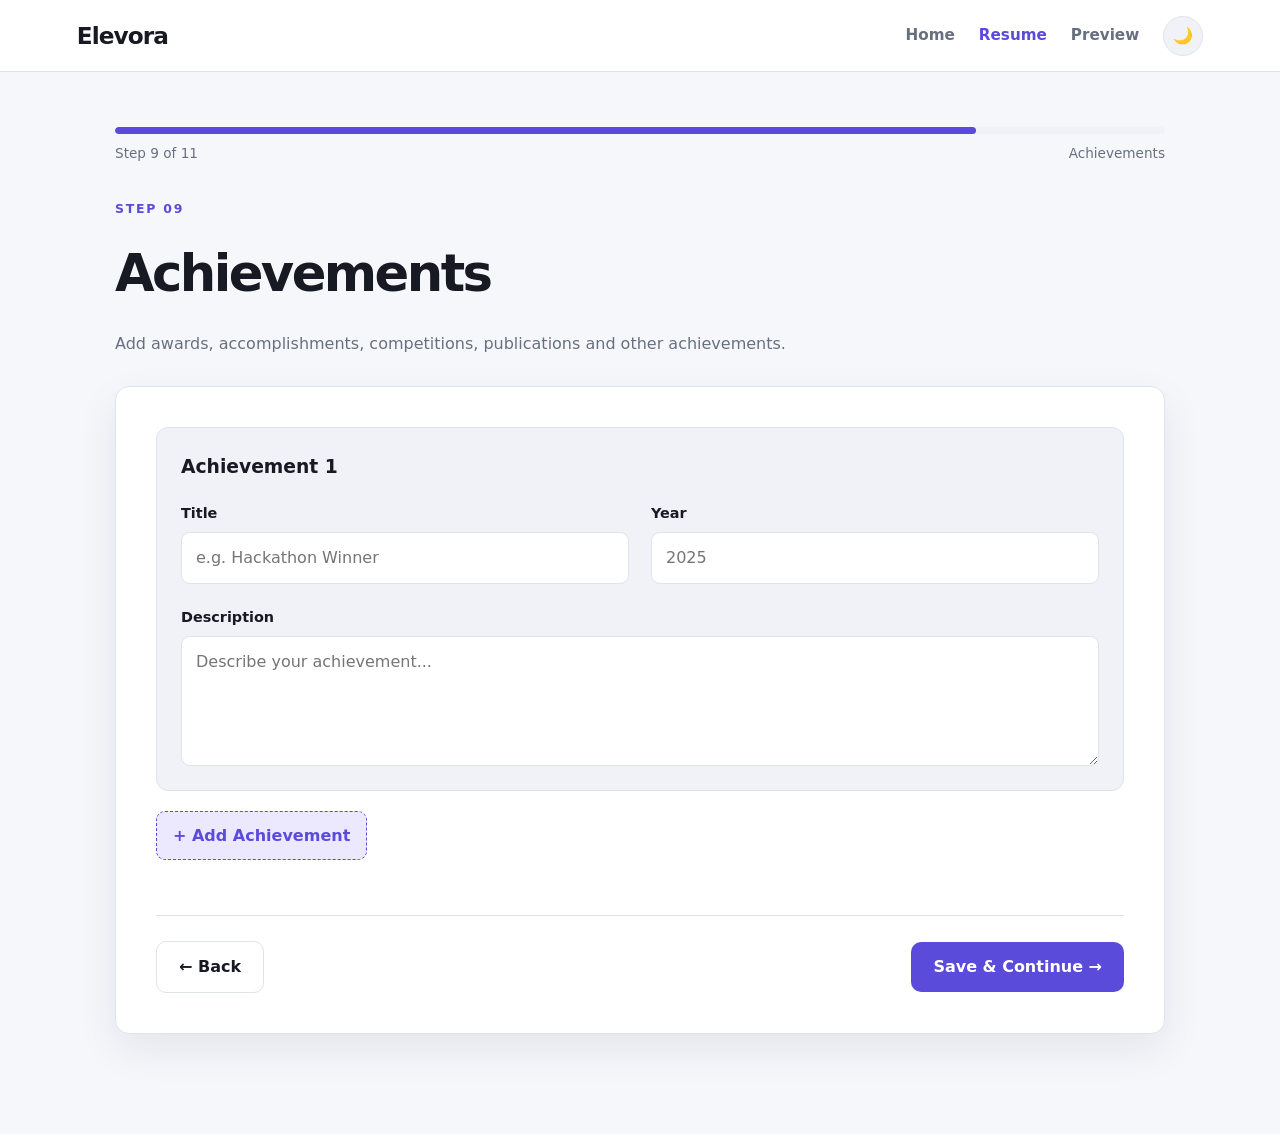
==== achievements.html @ 6dc2c903 "Create achievements.html" ====
<!DOCTYPE html>
<html lang="en">
<head>

  <meta charset="UTF-8">
  <meta name="viewport" content="width=device-width, initial-scale=1.0">

  <title>Achievements | Elevora</title>

  <link rel="stylesheet" href="css/style.css">

  <script src="theme.js"></script>
  <script src="js/app.js"></script>

</head>

<body>

<header class="navbar">

  <a href="index.html" class="logo">Elevora</a>

  <nav class="nav-links">

    <a href="index.html">Home</a>
    <a href="personal.html" class="active">Resume</a>
    <a href="preview.html">Preview</a>

    <button
      id="themeToggle"
      class="theme-toggle"
      type="button"
    >
      🌙
    </button>

  </nav>

</header>


<main class="builder-wrapper">

  <div class="progress-wrapper">

    <div
      class="progress-bar"
      style="--progress: 82%"
    >
      <div class="progress-fill"></div>
    </div>

    <div class="progress-text">
      <span>Step 9 of 11</span>
      <span>Achievements</span>
    </div>

  </div>


  <div class="page-heading">

    <span class="eyebrow">STEP 09</span>

    <h1>Achievements</h1>

    <p>
      Add awards, accomplishments, competitions,
      publications and other achievements.
    </p>

  </div>


  <form id="achievementForm" class="form-card">

    <div
      id="achievementEntries"
      class="entries-container"
    ></div>

    <button
      type="button"
      id="addAchievement"
      class="add-entry"
    >
      + Add Achievement
    </button>


    <div class="form-actions">

      <a
        href="languages.html"
        class="btn btn-secondary"
      >
        ← Back
      </a>

      <button
        type="submit"
        class="btn btn-primary"
      >
        Save & Continue →
      </button>

    </div>

  </form>

</main>


<script>

document.addEventListener(
  "DOMContentLoaded",
  function () {

    let entries =
      getJSON(
        STORAGE_KEYS.achievements,
        []
      );


    if (!Array.isArray(entries) ||
        !entries.length) {

      entries = [{}];

    }


    const container =
      document.getElementById(
        "achievementEntries"
      );


    function render() {

      container.innerHTML = "";


      entries.forEach(
        function (entry, index) {

          const card =
            document.createElement(
              "div"
            );

          card.className =
            "entry-card";


          card.innerHTML = `

            <div class="entry-card-header">

              <h3>
                Achievement ${index + 1}
              </h3>

              ${
                index > 0
                ? `
                  <button
                    type="button"
                    class="remove-entry"
                  >
                    Remove
                  </button>
                `
                : ""
              }

            </div>


            <div class="form-grid">

              <div class="form-group">

                <label>
                  Title
                </label>

                <input
                  class="title"
                  type="text"
                  placeholder="e.g. Hackathon Winner"
                  value="${escapeHTML(entry.title || "")}"
                >

              </div>


              <div class="form-group">

                <label>
                  Year
                </label>

                <input
                  class="year"
                  type="number"
                  min="1950"
                  max="2100"
                  placeholder="2025"
                  value="${entry.year || ""}"
                >

              </div>


              <div class="form-group full">

                <label>
                  Description
                </label>

                <textarea
                  class="description"
                  placeholder="Describe your achievement..."
                >${escapeHTML(entry.description || "")}</textarea>

              </div>

            </div>

          `;


          container.appendChild(card);


          const remove =
            card.querySelector(
              ".remove-entry"
            );


          if (remove) {

            remove.addEventListener(
              "click",
              function () {

                entries.splice(
                  index,
                  1
                );

                render();

              }
            );

          }

        }
      );

    }


    render();


    document
      .getElementById(
        "addAchievement"
      )
      .addEventListener(
        "click",
        function () {

          entries.push({});

          render();

        }
      );


    document
      .getElementById(
        "achievementForm"
      )
      .addEventListener(
        "submit",
        function (event) {

          event.preventDefault();


          const result = [];


          container
            .querySelectorAll(
              ".entry-card"
            )
            .forEach(
              function (card) {

                result.push({

                  title:
                    card.querySelector(
                      ".title"
                    ).value.trim(),

                  year:
                    card.querySelector(
                      ".year"
                    ).value,

                  description:
                    card.querySelector(
                      ".description"
                    ).value.trim()

                });

              }
            );


          setJSON(
            STORAGE_KEYS.achievements,
            result
          );


          window.location.href =
            "cover-letter.html";

        }
      );

  }
);

</script>

</body>
</html>
---- css/style.css ----
/* =========================================================
   ELEVORA RESUME BUILDER
   MAIN STYLESHEET
========================================================= */

:root {
  --bg: #f6f7fb;
  --surface: #ffffff;
  --surface-2: #f0f2f7;
  --text: #171923;
  --muted: #687080;
  --border: #dfe3eb;

  --primary: #5b4bdb;
  --primary-dark: #4737c5;
  --primary-light: #ece9ff;

  --danger: #d83a3a;
  --success: #198754;

  --shadow: 0 15px 40px rgba(25, 25, 45, 0.08);

  --radius: 14px;
  --radius-small: 9px;
}

html[data-theme="dark"] {

  --bg: #101116;
  --surface: #181a21;
  --surface-2: #22252e;
  --text: #f4f5f8;
  --muted: #a6acba;
  --border: #333743;

  --primary: #8b7cff;
  --primary-dark: #7464ed;
  --primary-light: #29254c;

  --shadow: 0 15px 40px rgba(0, 0, 0, 0.3);
}


/* RESET */

* {
  box-sizing: border-box;
}

html {
  scroll-behavior: smooth;
}

body {
  margin: 0;
  background: var(--bg);
  color: var(--text);
  font-family:
    Inter,
    ui-sans-serif,
    system-ui,
    -apple-system,
    BlinkMacSystemFont,
    "Segoe UI",
    sans-serif;

  line-height: 1.6;
}

a {
  color: inherit;
  text-decoration: none;
}

button,
input,
textarea,
select {
  font: inherit;
}

button {
  cursor: pointer;
}

img {
  max-width: 100%;
}


/* NAVBAR */

.navbar {
  min-height: 72px;
  padding: 0 6%;
  display: flex;
  align-items: center;
  justify-content: space-between;

  background: var(--surface);
  border-bottom: 1px solid var(--border);

  position: sticky;
  top: 0;
  z-index: 100;
}

.logo {
  font-size: 1.45rem;
  font-weight: 800;
  letter-spacing: -0.04em;
}

.nav-links {
  display: flex;
  align-items: center;
  gap: 24px;
}

.nav-links a {
  color: var(--muted);
  font-weight: 600;
  font-size: 0.95rem;
}

.nav-links a:hover,
.nav-links a.active {
  color: var(--primary);
}

.theme-toggle {
  border: 1px solid var(--border);
  background: var(--surface-2);
  color: var(--text);

  width: 40px;
  height: 40px;

  border-radius: 50%;

  display: inline-flex;
  align-items: center;
  justify-content: center;
}


/* HERO */

.hero {
  width: min(1180px, 90%);
  margin: auto;

  min-height: 680px;

  display: grid;
  grid-template-columns: 1.1fr 0.9fr;
  gap: 70px;

  align-items: center;
}

.hero-content {
  max-width: 680px;
}

.eyebrow {
  display: inline-block;

  color: var(--primary);
  font-size: 0.78rem;
  font-weight: 800;

  letter-spacing: 0.14em;
  text-transform: uppercase;

  margin-bottom: 14px;
}

.hero h1 {
  margin: 0;

  font-size: clamp(3rem, 7vw, 5.6rem);

  line-height: 0.98;

  letter-spacing: -0.065em;
}

.hero h1 span {
  display: block;
  color: var(--primary);
}

.hero p {
  max-width: 600px;

  margin: 28px 0;

  font-size: 1.12rem;
  color: var(--muted);
}

.hero-buttons {
  display: flex;
  flex-wrap: wrap;
  gap: 14px;
}


/* BUTTONS */

.btn {
  border: 0;

  min-height: 48px;

  padding: 12px 22px;

  border-radius: 10px;

  display: inline-flex;
  align-items: center;
  justify-content: center;

  font-weight: 750;

  transition:
    transform 0.2s ease,
    background 0.2s ease;
}

.btn:hover {
  transform: translateY(-2px);
}

.btn-primary {
  background: var(--primary);
  color: white;
}

.btn-primary:hover {
  background: var(--primary-dark);
}

.btn-secondary {
  background: var(--surface);
  color: var(--text);
  border: 1px solid var(--border);
}


/* HERO RESUME CARD */

.hero-card {
  display: flex;
  justify-content: center;
}

.resume-mini {
  width: min(420px, 100%);
  min-height: 500px;

  padding: 34px;

  background: var(--surface);

  border: 1px solid var(--border);

  border-radius: 18px;

  box-shadow: var(--shadow);

  transform: rotate(2deg);
}

.mini-header {
  display: flex;
  align-items: center;
  gap: 18px;

  margin-bottom: 35px;
}

.mini-avatar {
  width: 65px;
  height: 65px;

  border-radius: 50%;

  background: var(--primary-light);
}

.mini-line {
  width: 100%;
  height: 9px;

  background: var(--surface-2);

  border-radius: 20px;

  margin: 10px 0;
}

.mini-line.large {
  width: 150px;
}

.mini-line.short {
  width: 55%;
}

.mini-section {
  margin: 28px 0;
}

.mini-title {
  width: 110px;
  height: 10px;

  background: var(--primary);

  border-radius: 10px;

  margin-bottom: 16px;
}

.mini-two {
  display: grid;
  grid-template-columns: 1fr 1fr;
  gap: 25px;
}


/* GENERAL SECTIONS */

.section {
  width: min(1180px, 90%);
  margin: 100px auto;
}

.section-heading {
  text-align: center;
  margin-bottom: 50px;
}

.section-heading h2 {
  margin: 0 0 10px;

  font-size: clamp(2rem, 5vw, 3.2rem);

  letter-spacing: -0.05em;
}

.section-heading p {
  color: var(--muted);
}


/* FEATURES */

.feature-grid {
  display: grid;

  grid-template-columns:
    repeat(4, 1fr);

  gap: 20px;
}

.feature-card {
  background: var(--surface);

  border: 1px solid var(--border);

  border-radius: var(--radius);

  padding: 28px;

  box-shadow: var(--shadow);
}

.feature-icon {
  width: 45px;
  height: 45px;

  display: flex;
  align-items: center;
  justify-content: center;

  border-radius: 12px;

  background: var(--primary-light);
  color: var(--primary);

  font-size: 1.25rem;

  margin-bottom: 22px;
}

.feature-card h3 {
  margin: 0 0 10px;
}

.feature-card p {
  margin: 0;

  color: var(--muted);

  font-size: 0.94rem;
}


/* STEPS */

.step-grid {
  display: grid;

  grid-template-columns:
    repeat(4, 1fr);

  gap: 20px;
}

.step-card {
  background: var(--surface);

  border: 1px solid var(--border);

  border-radius: var(--radius);

  padding: 25px;
}

.step-card > span {
  color: var(--primary);

  font-size: 0.8rem;

  font-weight: 800;
}

.step-card h3 {
  margin-bottom: 5px;
}

.step-card p {
  color: var(--muted);
}


/* CTA */

.cta-card {
  text-align: center;

  background:
    linear-gradient(
      135deg,
      var(--primary-light),
      var(--surface)
    );

  border: 1px solid var(--border);

  border-radius: 22px;

  padding: 70px 30px;
}

.cta-card h2 {
  max-width: 700px;

  margin: 0 auto 14px;

  font-size: clamp(2rem, 5vw, 3.5rem);

  letter-spacing: -0.05em;
}

.cta-card p {
  max-width: 600px;

  margin: 0 auto 28px;

  color: var(--muted);
}


/* BUILDER */

.builder-wrapper {
  width: min(1050px, 92%);
  margin: 55px auto 100px;
}

.page-heading {
  margin-bottom: 30px;
}

.page-heading h1 {
  margin: 0 0 8px;

  font-size: clamp(2rem, 5vw, 3.2rem);

  letter-spacing: -0.05em;
}

.page-heading p {
  color: var(--muted);
}


/* PROGRESS */

.progress-wrapper {
  margin-bottom: 30px;
}

.progress-bar {
  height: 7px;

  width: 100%;

  border-radius: 20px;

  background: var(--surface-2);

  overflow: hidden;
}

.progress-fill {
  height: 100%;

  width: var(--progress, 10%);

  background: var(--primary);

  border-radius: inherit;
}

.progress-text {
  display: flex;
  justify-content: space-between;

  margin-top: 9px;

  color: var(--muted);

  font-size: 0.85rem;
}


/* FORM CARD */

.form-card {
  background: var(--surface);

  border: 1px solid var(--border);

  border-radius: var(--radius);

  padding: clamp(22px, 4vw, 40px);

  box-shadow: var(--shadow);
}

.form-card h2 {
  margin-top: 0;

  letter-spacing: -0.03em;
}

.form-card > p {
  color: var(--muted);
}


/* FORM GRID */

.form-grid {
  display: grid;

  grid-template-columns:
    repeat(2, minmax(0, 1fr));

  gap: 22px;
}

.form-group {
  display: flex;

  flex-direction: column;

  gap: 7px;
}

.form-group.full {
  grid-column: 1 / -1;
}

.form-group label {
  font-size: 0.9rem;

  font-weight: 700;
}

.required {
  color: var(--danger);
}

.form-group input,
.form-group textarea,
.form-group select {
  width: 100%;

  border: 1px solid var(--border);

  background: var(--surface);

  color: var(--text);

  border-radius: 9px;

  padding: 12px 14px;

  outline: none;

  transition:
    border 0.2s,
    box-shadow 0.2s;
}

.form-group input:focus,
.form-group textarea:focus,
.form-group select:focus {
  border-color: var(--primary);

  box-shadow:
    0 0 0 3px
    color-mix(
      in srgb,
      var(--primary) 15%,
      transparent
    );
}

.form-group textarea {
  min-height: 130px;

  resize: vertical;
}

.form-help {
  color: var(--muted);

  font-size: 0.8rem;
}


/* CHECKBOX */

.checkbox-row {
  display: flex;
  align-items: center;
  gap: 10px;

  margin-top: 10px;
}

.checkbox-row input {
  width: 18px;
  height: 18px;
}


/* FORM ACTIONS */

.form-actions {
  margin-top: 35px;

  display: flex;

  align-items: center;

  justify-content: space-between;

  gap: 15px;

  border-top: 1px solid var(--border);

  padding-top: 25px;
}

.action-right {
  display: flex;
  gap: 10px;
}


/* ENTRY CARDS */

.entries-container {
  display: flex;
  flex-direction: column;
  gap: 18px;
}

.entry-card {
  background: var(--surface-2);

  border: 1px solid var(--border);

  border-radius: 12px;

  padding: 24px;

  position: relative;
}

.entry-card-header {
  display: flex;

  align-items: center;

  justify-content: space-between;

  gap: 15px;

  margin-bottom: 20px;
}

.entry-card-header h3 {
  margin: 0;
}


/* ADD BUTTON */

.add-entry {
  margin: 20px 0;

  border: 1px dashed var(--primary);

  background: var(--primary-light);

  color: var(--primary);

  padding: 11px 16px;

  border-radius: 9px;

  font-weight: 700;
}

.remove-entry {
  border: 0;

  background: transparent;

  color: var(--danger);

  font-weight: 700;
}


/* SEARCHABLE DROPDOWN */

.search-select {
  position: relative;

  width: 100%;
}

.search-input {
  width: 100%;

  border: 1px solid var(--border);

  background: var(--surface);

  color: var(--text);

  border-radius: 9px;

  padding: 12px 42px 12px 14px;

  outline: none;
}

.search-input:focus {
  border-color: var(--primary);
}

.search-arrow {
  position: absolute;

  right: 14px;

  top: 50%;

  transform: translateY(-50%);

  color: var(--muted);

  pointer-events: none;
}

.search-options {
  display: none;

  position: absolute;

  left: 0;
  right: 0;

  top: calc(100% + 5px);

  max-height: 250px;

  overflow-y: auto;

  background: var(--surface);

  border: 1px solid var(--border);

  border-radius: 9px;

  box-shadow: var(--shadow);

  z-index: 50;
}

.search-options.show {
  display: block;
}

.search-option {
  padding: 11px 14px;

  cursor: pointer;

  color: var(--text);
}

.search-option:hover {
  background: var(--primary-light);
  color: var(--primary);
}

.search-option.no-result {
  color: var(--muted);

  cursor: default;
}


/* PHONE */

.phone-wrapper {
  display: grid;

  grid-template-columns: 170px 1fr;

  gap: 10px;
}


/* ALERTS */

.form-message {
  display: none;

  padding: 12px 15px;

  border-radius: 9px;

  margin-bottom: 20px;

  font-size: 0.9rem;
}

.form-message.show {
  display: block;
}

.form-message.error {
  background: #ffe9e9;
  color: #a52222;
}

.form-message.success {
  background: #e5f8ed;
  color: #126b3c;
}


/* RESUME PREVIEW */

.preview-wrapper {
  width: min(1100px, 94%);

  margin: 45px auto 80px;
}

.preview-toolbar {
  display: flex;

  justify-content: space-between;

  align-items: center;

  margin-bottom: 25px;
}

.resume-paper {
  width: 210mm;

  min-height: 297mm;

  max-width: 100%;

  margin: auto;

  background: white;

  color: #222;

  box-shadow: 0 10px 50px rgba(0,0,0,0.15);

  padding: 18mm;

  overflow: hidden;
}

.resume-name {
  font-size: 34px;

  font-weight: 800;

  line-height: 1.1;

  margin: 0;
}

.resume-title {
  color: #5b4bdb;

  font-weight: 700;

  margin-top: 6px;
}

.resume-contact {
  display: flex;

  flex-wrap: wrap;

  gap: 12px 20px;

  font-size: 12px;

  color: #555;

  margin-top: 12px;
}

.resume-section {
  margin-top: 24px;
}

.resume-section-title {
  font-size: 14px;

  font-weight: 800;

  text-transform: uppercase;

  letter-spacing: 0.08em;

  color: #5b4bdb;

  padding-bottom: 6px;

  border-bottom: 1px solid #ddd;

  margin-bottom: 12px;
}

.resume-item {
  margin-bottom: 16px;
}

.resume-item h4 {
  margin: 0;

  font-size: 15px;
}

.resume-item .meta {
  color: #666;

  font-size: 12px;

  margin: 3px 0;
}

.resume-item p {
  margin: 5px 0;

  font-size: 12px;

  line-height: 1.6;
}

.skill-list {
  display: flex;

  flex-wrap: wrap;

  gap: 7px;
}

.skill-tag {
  background: #f0edff;

  color: #4d3cc6;

  padding: 4px 9px;

  border-radius: 5px;

  font-size: 11px;
}


/* FOOTER */

.footer {
  padding: 40px 20px;

  text-align: center;

  color: var(--muted);

  border-top: 1px solid var(--border);
}


/* COVER LETTER */

.letter-paper {
  width: min(850px, 100%);

  margin: auto;

  background: var(--surface);

  border: 1px solid var(--border);

  box-shadow: var(--shadow);

  border-radius: 12px;

  padding: 50px;

  white-space: pre-wrap;

  line-height: 1.8;
}


/* RESPONSIVE */

@media (max-width: 900px) {

  .hero {
    grid-template-columns: 1fr;

    padding: 70px 0;

    min-height: auto;
  }

  .hero-card {
    display: none;
  }

  .feature-grid,
  .step-grid {
    grid-template-columns:
      repeat(2, 1fr);
  }

}


@media (max-width: 650px) {

  .navbar {
    padding: 0 4%;
  }

  .nav-links {
    gap: 10px;
  }

  .nav-links a {
    font-size: 0.8rem;
  }

  .hero {
    width: 92%;
  }

  .hero h1 {
    font-size: 3rem;
  }

  .section {
    width: 92%;

    margin: 70px auto;
  }

  .feature-grid,
  .step-grid {
    grid-template-columns: 1fr;
  }

  .form-grid {
    grid-template-columns: 1fr;
  }

  .form-group.full {
    grid-column: auto;
  }

  .phone-wrapper {
    grid-template-columns: 1fr;
  }

  .form-actions {
    flex-direction: column;

    align-items: stretch;
  }

  .action-right {
    width: 100%;
  }

  .action-right .btn {
    flex: 1;
  }

  .preview-toolbar {
    flex-direction: column;

    align-items: stretch;

    gap: 15px;
  }

  .resume-paper {
    padding: 25px;

    width: 100%;

    min-height: auto;
  }

  .letter-paper {
    padding: 25px;
  }

}


/* PRINT */

@media print {

  body {
    background: white;
  }

  .navbar,
  .footer,
  .preview-toolbar,
  .no-print {
    display: none !important;
  }

  .preview-wrapper {
    width: 100%;
    margin: 0;
  }

  .resume-paper {
    width: 210mm;
    min-height: 297mm;

    box-shadow: none;

    margin: 0;

    padding: 15mm;
  }

}
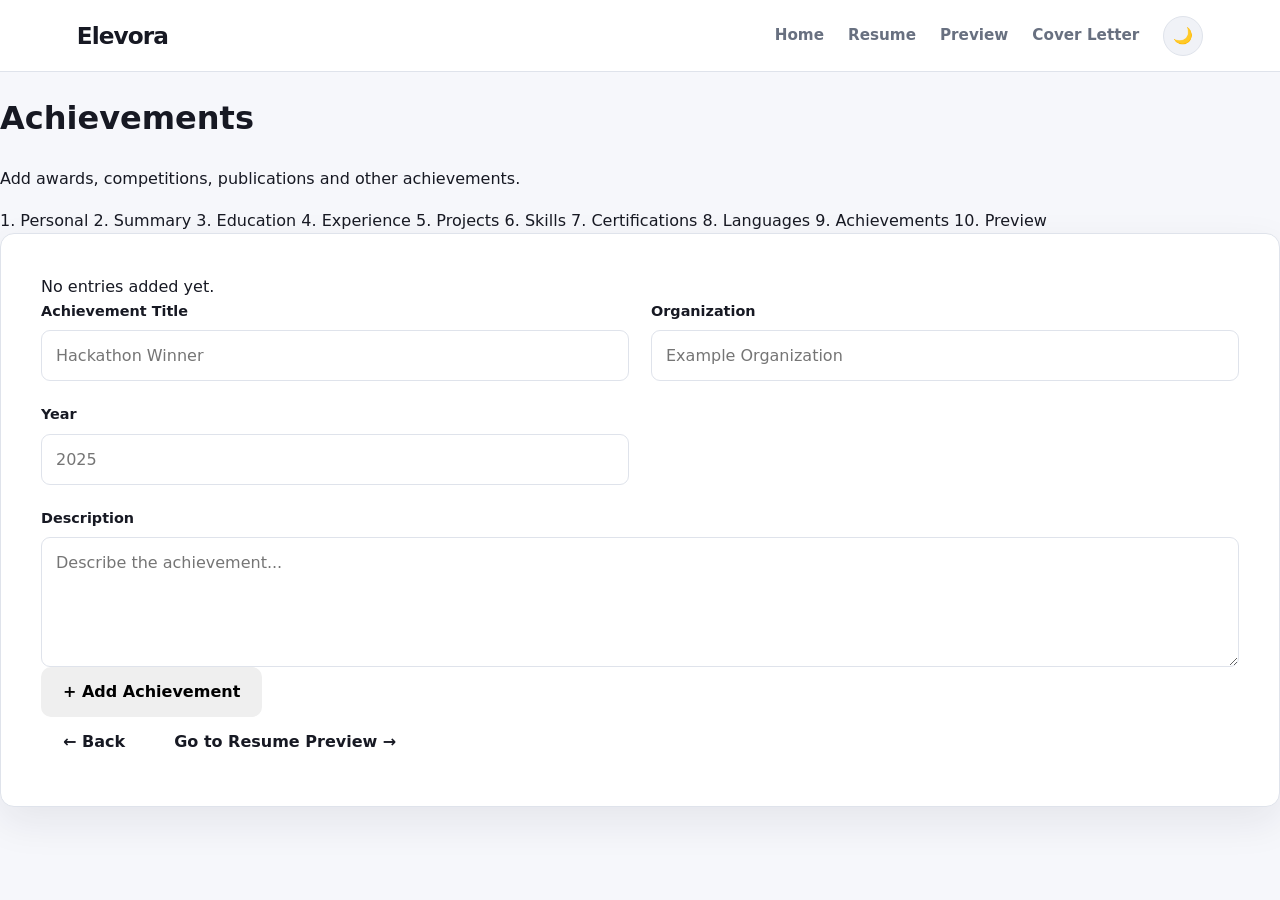
==== commit 3c5293e9: "Update achievements.html" ====
--- a/achievements.html
+++ b/achievements.html
@@ -1,16 +1,17 @@
 <!DOCTYPE html>
 <html lang="en">
+
 <head>
 
-  <meta charset="UTF-8">
-  <meta name="viewport" content="width=device-width, initial-scale=1.0">
-
-  <title>Achievements | Elevora</title>
-
-  <link rel="stylesheet" href="css/style.css">
-
-  <script src="theme.js"></script>
-  <script src="js/app.js"></script>
+<meta charset="UTF-8">
+<meta name="viewport" content="width=device-width, initial-scale=1.0">
+
+<title>Achievements - Elevora</title>
+
+<link rel="stylesheet" href="css/style.css">
+
+<script src="theme.js"></script>
+<script src="js/app.js"></script>
 
 </head>
 
@@ -18,333 +19,198 @@
 
 <header class="navbar">
 
-  <a href="index.html" class="logo">Elevora</a>
-
-  <nav class="nav-links">
-
-    <a href="index.html">Home</a>
-    <a href="personal.html" class="active">Resume</a>
-    <a href="preview.html">Preview</a>
-
-    <button
-      id="themeToggle"
-      class="theme-toggle"
-      type="button"
-    >
-      🌙
-    </button>
-
-  </nav>
+<a class="logo" href="index.html">Elevora</a>
+
+<nav class="nav-links">
+
+<a href="index.html">Home</a>
+<a href="personal.html">Resume</a>
+<a href="preview.html">Preview</a>
+<a href="cover-letter.html">Cover Letter</a>
+
+<button id="themeToggle" class="theme-toggle">🌙</button>
+
+</nav>
 
 </header>
 
 
-<main class="builder-wrapper">
-
-  <div class="progress-wrapper">
-
-    <div
-      class="progress-bar"
-      style="--progress: 82%"
-    >
-      <div class="progress-fill"></div>
-    </div>
-
-    <div class="progress-text">
-      <span>Step 9 of 11</span>
-      <span>Achievements</span>
-    </div>
-
-  </div>
-
-
-  <div class="page-heading">
-
-    <span class="eyebrow">STEP 09</span>
-
-    <h1>Achievements</h1>
-
-    <p>
-      Add awards, accomplishments, competitions,
-      publications and other achievements.
-    </p>
-
-  </div>
-
-
-  <form id="achievementForm" class="form-card">
-
-    <div
-      id="achievementEntries"
-      class="entries-container"
-    ></div>
-
-    <button
-      type="button"
-      id="addAchievement"
-      class="add-entry"
-    >
-      + Add Achievement
-    </button>
-
-
-    <div class="form-actions">
-
-      <a
-        href="languages.html"
-        class="btn btn-secondary"
-      >
-        ← Back
-      </a>
-
-      <button
-        type="submit"
-        class="btn btn-primary"
-      >
-        Save & Continue →
-      </button>
-
-    </div>
-
-  </form>
+<main class="container">
+
+<div class="page-head">
+
+<h1>Achievements</h1>
+
+<p>Add awards, competitions, publications and other achievements.</p>
+
+</div>
+
+
+<div class="builder">
+
+<aside class="steps">
+
+<a href="personal.html">1. Personal</a>
+<a href="summary.html">2. Summary</a>
+<a href="education.html">3. Education</a>
+<a href="experience.html">4. Experience</a>
+<a href="projects.html">5. Projects</a>
+<a href="skills.html">6. Skills</a>
+<a href="certifications.html">7. Certifications</a>
+<a href="languages.html">8. Languages</a>
+<a href="achievements.html">9. Achievements</a>
+<a href="preview.html">10. Preview</a>
+
+</aside>
+
+
+<section class="form-card">
+
+<div id="entryList" class="entry-list"></div>
+
+<form id="entryForm">
+
+<div class="form-grid">
+
+<div class="form-group">
+
+<label>Achievement Title</label>
+
+<input
+id="title"
+placeholder="Hackathon Winner">
+
+</div>
+
+<div class="form-group">
+
+<label>Organization</label>
+
+<input
+id="organization"
+placeholder="Example Organization">
+
+</div>
+
+<div class="form-group">
+
+<label>Year</label>
+
+<input
+id="year"
+type="number"
+placeholder="2025">
+
+</div>
+
+<div class="form-group full">
+
+<label>Description</label>
+
+<textarea
+id="description"
+placeholder="Describe the achievement...">
+</textarea>
+
+</div>
+
+</div>
+
+
+<div class="actions">
+
+<button
+type="button"
+id="cancelEdit"
+class="btn secondary"
+style="display:none">
+
+Cancel Edit
+
+</button>
+
+<button
+id="saveBtn"
+class="btn">
+
++ Add Achievement
+
+</button>
+
+</div>
+
+<div id="status" class="status"></div>
+
+</form>
+
+
+<div class="actions">
+
+<a
+class="btn secondary"
+href="languages.html">
+
+← Back
+
+</a>
+
+<a
+class="btn"
+href="preview.html">
+
+Go to Resume Preview →
+
+</a>
+
+</div>
+
+</section>
+
+</div>
 
 </main>
 
 
 <script>
 
-document.addEventListener(
-  "DOMContentLoaded",
-  function () {
-
-    let entries =
-      getJSON(
-        STORAGE_KEYS.achievements,
-        []
-      );
-
-
-    if (!Array.isArray(entries) ||
-        !entries.length) {
-
-      entries = [{}];
-
-    }
-
-
-    const container =
-      document.getElementById(
-        "achievementEntries"
-      );
-
-
-    function render() {
-
-      container.innerHTML = "";
-
-
-      entries.forEach(
-        function (entry, index) {
-
-          const card =
-            document.createElement(
-              "div"
-            );
-
-          card.className =
-            "entry-card";
-
-
-          card.innerHTML = `
-
-            <div class="entry-card-header">
-
-              <h3>
-                Achievement ${index + 1}
-              </h3>
-
-              ${
-                index > 0
-                ? `
-                  <button
-                    type="button"
-                    class="remove-entry"
-                  >
-                    Remove
-                  </button>
-                `
-                : ""
-              }
-
-            </div>
-
-
-            <div class="form-grid">
-
-              <div class="form-group">
-
-                <label>
-                  Title
-                </label>
-
-                <input
-                  class="title"
-                  type="text"
-                  placeholder="e.g. Hackathon Winner"
-                  value="${escapeHTML(entry.title || "")}"
-                >
-
-              </div>
-
-
-              <div class="form-group">
-
-                <label>
-                  Year
-                </label>
-
-                <input
-                  class="year"
-                  type="number"
-                  min="1950"
-                  max="2100"
-                  placeholder="2025"
-                  value="${entry.year || ""}"
-                >
-
-              </div>
-
-
-              <div class="form-group full">
-
-                <label>
-                  Description
-                </label>
-
-                <textarea
-                  class="description"
-                  placeholder="Describe your achievement..."
-                >${escapeHTML(entry.description || "")}</textarea>
-
-              </div>
-
-            </div>
-
-          `;
-
-
-          container.appendChild(card);
-
-
-          const remove =
-            card.querySelector(
-              ".remove-entry"
-            );
-
-
-          if (remove) {
-
-            remove.addEventListener(
-              "click",
-              function () {
-
-                entries.splice(
-                  index,
-                  1
-                );
-
-                render();
-
-              }
-            );
-
-          }
-
-        }
-      );
-
-    }
-
-
-    render();
-
-
-    document
-      .getElementById(
-        "addAchievement"
-      )
-      .addEventListener(
-        "click",
-        function () {
-
-          entries.push({});
-
-          render();
-
-        }
-      );
-
-
-    document
-      .getElementById(
-        "achievementForm"
-      )
-      .addEventListener(
-        "submit",
-        function (event) {
-
-          event.preventDefault();
-
-
-          const result = [];
-
-
-          container
-            .querySelectorAll(
-              ".entry-card"
-            )
-            .forEach(
-              function (card) {
-
-                result.push({
-
-                  title:
-                    card.querySelector(
-                      ".title"
-                    ).value.trim(),
-
-                  year:
-                    card.querySelector(
-                      ".year"
-                    ).value,
-
-                  description:
-                    card.querySelector(
-                      ".description"
-                    ).value.trim()
-
-                });
-
-              }
-            );
-
-
-          setJSON(
-            STORAGE_KEYS.achievements,
-            result
-          );
-
-
-          window.location.href =
-            "cover-letter.html";
-
-        }
-      );
-
-  }
-);
+window.MULTI_CONFIG={
+
+key:"achievements",
+
+addText:"+ Add Achievement",
+
+fields:[
+
+{id:"title"},
+{id:"organization"},
+{id:"year"},
+{id:"description",type:"textarea"}
+
+],
+
+title:function(entry){
+
+return entry.title || "Achievement";
+
+},
+
+meta:function(entry){
+
+return [
+entry.organization,
+entry.year
+]
+.filter(Boolean)
+.join(" • ");
+
+}
+
+};
 
 </script>
 
+<script src="js/multi.js"></script>
+
 </body>
+
 </html>
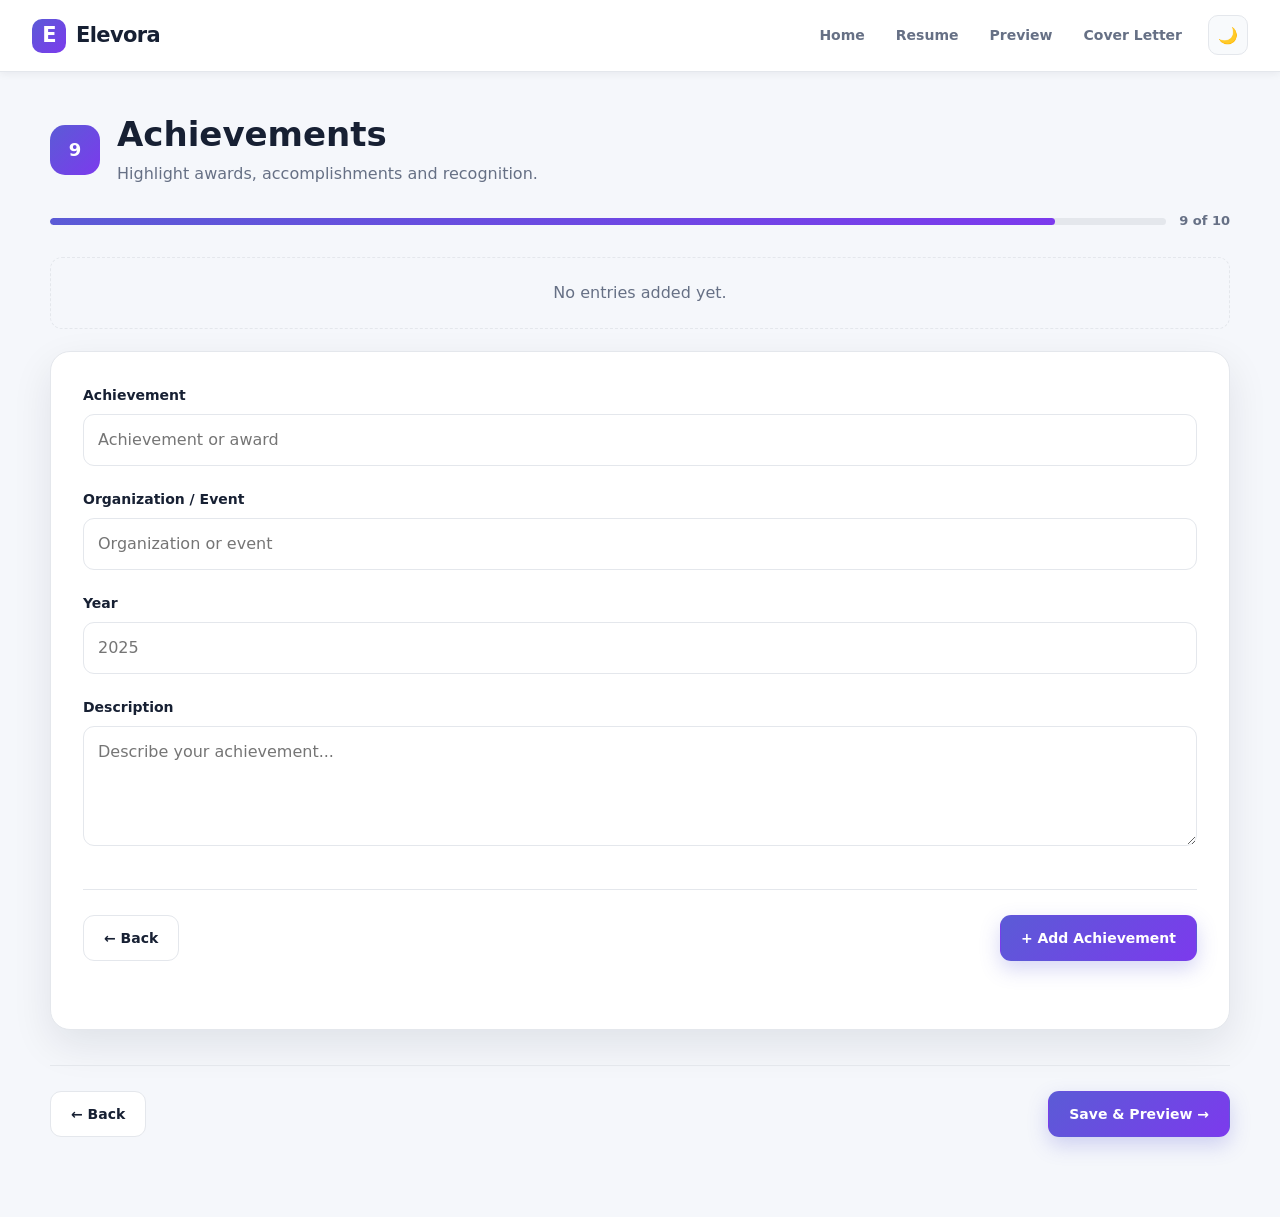
==== commit 2a98b914: "Update achievements.html" ====
--- a/achievements.html
+++ b/achievements.html
@@ -4,9 +4,10 @@
 <head>
 
 <meta charset="UTF-8">
+
 <meta name="viewport" content="width=device-width, initial-scale=1.0">
 
-<title>Achievements - Elevora</title>
+<title>Achievements | Elevora</title>
 
 <link rel="stylesheet" href="css/style.css">
 
@@ -15,11 +16,13 @@
 
 </head>
 
+
 <body>
+
 
 <header class="navbar">
 
-<a class="logo" href="index.html">Elevora</a>
+<a href="index.html" class="logo">Elevora</a>
 
 <nav class="nav-links">
 
@@ -28,182 +31,153 @@
 <a href="preview.html">Preview</a>
 <a href="cover-letter.html">Cover Letter</a>
 
-<button id="themeToggle" class="theme-toggle">🌙</button>
+<button id="themeToggle" class="theme-toggle" type="button">🌙</button>
 
 </nav>
 
 </header>
 
 
-<main class="container">
+<main class="page-container">
 
-<div class="page-head">
+
+<div class="form-header">
+
+<div class="step-number">9</div>
+
+<div>
 
 <h1>Achievements</h1>
 
-<p>Add awards, competitions, publications and other achievements.</p>
-
-</div>
-
-
-<div class="builder">
-
-<aside class="steps">
-
-<a href="personal.html">1. Personal</a>
-<a href="summary.html">2. Summary</a>
-<a href="education.html">3. Education</a>
-<a href="experience.html">4. Experience</a>
-<a href="projects.html">5. Projects</a>
-<a href="skills.html">6. Skills</a>
-<a href="certifications.html">7. Certifications</a>
-<a href="languages.html">8. Languages</a>
-<a href="achievements.html">9. Achievements</a>
-<a href="preview.html">10. Preview</a>
-
-</aside>
-
-
-<section class="form-card">
-
-<div id="entryList" class="entry-list"></div>
-
-<form id="entryForm">
-
-<div class="form-grid">
-
-<div class="form-group">
-
-<label>Achievement Title</label>
-
-<input
-id="title"
-placeholder="Hackathon Winner">
-
-</div>
-
-<div class="form-group">
-
-<label>Organization</label>
-
-<input
-id="organization"
-placeholder="Example Organization">
-
-</div>
-
-<div class="form-group">
-
-<label>Year</label>
-
-<input
-id="year"
-type="number"
-placeholder="2025">
-
-</div>
-
-<div class="form-group full">
-
-<label>Description</label>
-
-<textarea
-id="description"
-placeholder="Describe the achievement...">
-</textarea>
+<p>
+Highlight awards, accomplishments and recognition.
+</p>
 
 </div>
 
 </div>
 
 
-<div class="actions">
+<div class="progress-wrapper">
 
-<button
-type="button"
-id="cancelEdit"
-class="btn secondary"
-style="display:none">
+<div class="progress-bar">
+<div class="progress-fill" style="width:90%"></div>
+</div>
 
-Cancel Edit
+<span>9 of 10</span>
 
+</div>
+
+
+<div id="entryList" class="entry-list"></div>
+
+
+<form id="entryForm" class="form-card">
+
+
+<div class="form-group">
+
+<label>Achievement</label>
+
+<input id="title" placeholder="Achievement or award">
+
+</div>
+
+
+<div class="form-group">
+
+<label>Organization / Event</label>
+
+<input id="organization" placeholder="Organization or event">
+
+</div>
+
+
+<div class="form-group">
+
+<label>Year</label>
+
+<input id="year" type="number" placeholder="2025">
+
+</div>
+
+
+<div class="form-group">
+
+<label>Description</label>
+
+<textarea id="description" placeholder="Describe your achievement..."></textarea>
+
+</div>
+
+
+<div class="form-actions">
+
+<a href="languages.html" class="btn secondary">
+← Back
+</a>
+
+<div style="display:flex;gap:10px;">
+
+<button type="button" id="cancelEdit" class="btn secondary" style="display:none">
+Cancel
 </button>
 
-<button
-id="saveBtn"
-class="btn">
-
+<button type="submit" id="saveBtn" class="btn primary">
 + Add Achievement
-
 </button>
 
 </div>
 
-<div id="status" class="status"></div>
+</div>
+
+
+<div id="status" class="form-status"></div>
 
 </form>
 
 
-<div class="actions">
+<div class="form-actions">
 
-<a
-class="btn secondary"
-href="languages.html">
-
+<a href="languages.html" class="btn secondary">
 ← Back
-
 </a>
 
-<a
-class="btn"
-href="preview.html">
-
-Go to Resume Preview →
-
+<a href="preview.html" class="btn primary">
+Save & Preview →
 </a>
 
 </div>
 
-</section>
-
-</div>
 
 </main>
 
 
 <script>
 
-window.MULTI_CONFIG={
+window.MULTI_CONFIG = {
 
 key:"achievements",
 
 addText:"+ Add Achievement",
 
 fields:[
-
 {id:"title"},
 {id:"organization"},
 {id:"year"},
-{id:"description",type:"textarea"}
-
+{id:"description"}
 ],
 
-title:function(entry){
+title:entry =>
+entry.title || "Achievement",
 
-return entry.title || "Achievement";
-
-},
-
-meta:function(entry){
-
-return [
+meta:entry =>
+[
 entry.organization,
 entry.year
 ]
 .filter(Boolean)
-.join(" • ");
-
-}
+.join(" • ")
 
 };
 
@@ -212,5 +186,4 @@
 <script src="js/multi.js"></script>
 
 </body>
-
 </html>
--- a/css/style.css
+++ b/css/style.css
@@ -1,47 +1,42 @@
-/* =========================================================
-   ELEVORA RESUME BUILDER
-   MAIN STYLESHEET
-========================================================= */
-
 :root {
-  --bg: #f6f7fb;
+  --bg: #f5f7fb;
   --surface: #ffffff;
-  --surface-2: #f0f2f7;
-  --text: #171923;
-  --muted: #687080;
-  --border: #dfe3eb;
-
-  --primary: #5b4bdb;
-  --primary-dark: #4737c5;
-  --primary-light: #ece9ff;
-
-  --danger: #d83a3a;
-  --success: #198754;
-
-  --shadow: 0 15px 40px rgba(25, 25, 45, 0.08);
+  --surface2: #f8fafc;
+  --text: #172033;
+  --muted: #667085;
+  --border: #e4e7ec;
+
+  --primary: #5b5bd6;
+  --primary2: #7c3aed;
+  --primary-soft: #eef0ff;
+
+  --success: #16a34a;
+  --danger: #dc2626;
+
+  --shadow-sm: 0 2px 8px rgba(16,24,40,.06);
+  --shadow: 0 15px 40px rgba(16,24,40,.09);
 
   --radius: 14px;
-  --radius-small: 9px;
+  --radius-lg: 20px;
+
+  --max-width: 1180px;
 }
 
 html[data-theme="dark"] {
-
-  --bg: #101116;
-  --surface: #181a21;
-  --surface-2: #22252e;
-  --text: #f4f5f8;
-  --muted: #a6acba;
-  --border: #333743;
-
-  --primary: #8b7cff;
-  --primary-dark: #7464ed;
-  --primary-light: #29254c;
-
-  --shadow: 0 15px 40px rgba(0, 0, 0, 0.3);
-}
-
-
-/* RESET */
+  --bg: #0b1020;
+  --surface: #111827;
+  --surface2: #182132;
+  --text: #f4f7fb;
+  --muted: #a7b0c0;
+  --border: #273449;
+
+  --primary: #8585ff;
+  --primary2: #9b6cff;
+  --primary-soft: #202452;
+
+  --shadow-sm: 0 2px 8px rgba(0,0,0,.2);
+  --shadow: 0 15px 40px rgba(0,0,0,.3);
+}
 
 * {
   box-sizing: border-box;
@@ -53,8 +48,8 @@
 
 body {
   margin: 0;
-  background: var(--bg);
-  color: var(--text);
+  min-height: 100vh;
+
   font-family:
     Inter,
     ui-sans-serif,
@@ -64,12 +59,10 @@
     "Segoe UI",
     sans-serif;
 
+  background: var(--bg);
+  color: var(--text);
+
   line-height: 1.6;
-}
-
-a {
-  color: inherit;
-  text-decoration: none;
 }
 
 button,
@@ -83,579 +76,480 @@
   cursor: pointer;
 }
 
-img {
-  max-width: 100%;
-}
-
-
-/* NAVBAR */
+a {
+  color: inherit;
+  text-decoration: none;
+}
+
+/* NAVIGATION */
 
 .navbar {
+  position: sticky;
+  top: 0;
+  z-index: 1000;
+
   min-height: 72px;
-  padding: 0 6%;
+
   display: flex;
   align-items: center;
   justify-content: space-between;
 
+  padding: 0 32px;
+
   background: var(--surface);
+
   border-bottom: 1px solid var(--border);
 
-  position: sticky;
-  top: 0;
-  z-index: 100;
+  box-shadow: var(--shadow-sm);
 }
 
 .logo {
-  font-size: 1.45rem;
+  display: inline-flex;
+  align-items: center;
+  gap: 10px;
+
+  font-size: 21px;
   font-weight: 800;
-  letter-spacing: -0.04em;
+  letter-spacing: -.03em;
+}
+
+.logo::before {
+  content: "E";
+
+  width: 34px;
+  height: 34px;
+
+  display: flex;
+  align-items: center;
+  justify-content: center;
+
+  border-radius: 10px;
+
+  color: white;
+
+  background: linear-gradient(
+    135deg,
+    var(--primary),
+    var(--primary2)
+  );
 }
 
 .nav-links {
   display: flex;
   align-items: center;
-  gap: 24px;
-}
-
-.nav-links a {
-  color: var(--muted);
+  gap: 5px;
+}
+
+.nav-links > a {
+  padding: 9px 13px;
+
+  border-radius: 9px;
+
+  color: var(--muted);
+
+  font-size: 14px;
   font-weight: 600;
-  font-size: 0.95rem;
-}
-
-.nav-links a:hover,
-.nav-links a.active {
-  color: var(--primary);
+}
+
+.nav-links > a:hover {
+  color: var(--text);
+  background: var(--surface2);
 }
 
 .theme-toggle {
-  border: 1px solid var(--border);
-  background: var(--surface-2);
-  color: var(--text);
-
   width: 40px;
   height: 40px;
 
-  border-radius: 50%;
+  margin-left: 8px;
+
+  border: 1px solid var(--border);
+  border-radius: 10px;
+
+  background: var(--surface2);
+  color: var(--text);
+}
+
+.theme-toggle:hover {
+  background: var(--primary-soft);
+}
+
+/* PAGE */
+
+.page-container {
+  width: min(
+    calc(100% - 40px),
+    var(--max-width)
+  );
+
+  margin: 0 auto;
+
+  padding: 42px 0 80px;
+}
+
+.form-header {
+  display: flex;
+  align-items: center;
+  gap: 17px;
+
+  margin-bottom: 25px;
+}
+
+.step-number {
+  flex: 0 0 auto;
+
+  width: 50px;
+  height: 50px;
+
+  display: flex;
+  align-items: center;
+  justify-content: center;
+
+  border-radius: 15px;
+
+  color: white;
+  font-size: 18px;
+  font-weight: 800;
+
+  background:
+    linear-gradient(
+      135deg,
+      var(--primary),
+      var(--primary2)
+    );
+}
+
+.form-header h1 {
+  margin: 0;
+
+  font-size: clamp(25px,4vw,34px);
+  line-height: 1.2;
+}
+
+.form-header p {
+  margin: 6px 0 0;
+  color: var(--muted);
+}
+
+/* PROGRESS */
+
+.progress-wrapper {
+  display: flex;
+  align-items: center;
+  gap: 13px;
+
+  margin-bottom: 25px;
+
+  color: var(--muted);
+
+  font-size: 13px;
+  font-weight: 600;
+}
+
+.progress-bar {
+  flex: 1;
+
+  height: 7px;
+
+  overflow: hidden;
+
+  border-radius: 999px;
+
+  background: var(--border);
+}
+
+.progress-fill {
+  height: 100%;
+
+  border-radius: inherit;
+
+  background:
+    linear-gradient(
+      90deg,
+      var(--primary),
+      var(--primary2)
+    );
+}
+
+/* FORM */
+
+.form-card {
+  width: 100%;
+
+  padding: 32px;
+
+  background: var(--surface);
+
+  border: 1px solid var(--border);
+  border-radius: var(--radius-lg);
+
+  box-shadow: var(--shadow);
+}
+
+.form-group {
+  margin-bottom: 22px;
+}
+
+.form-group label {
+  display: block;
+
+  margin-bottom: 8px;
+
+  font-size: 14px;
+  font-weight: 700;
+}
+
+.required {
+  color: var(--danger);
+}
+
+.form-group input,
+.form-group textarea,
+.form-group select,
+.search-input {
+  width: 100%;
+
+  min-height: 48px;
+
+  padding: 12px 14px;
+
+  border: 1px solid var(--border);
+  border-radius: 11px;
+
+  outline: none;
+
+  background: var(--surface);
+  color: var(--text);
+}
+
+.form-group textarea {
+  min-height: 120px;
+  resize: vertical;
+}
+
+.form-group input:focus,
+.form-group textarea:focus,
+.form-group select:focus,
+.search-input:focus {
+  border-color: var(--primary);
+
+  box-shadow:
+    0 0 0 4px
+    color-mix(
+      in srgb,
+      var(--primary) 12%,
+      transparent
+    );
+}
+
+/* SEARCH DROPDOWN */
+
+.search-select,
+.phone-code-box {
+  position: relative;
+}
+
+.search-arrow {
+  position: absolute;
+
+  top: 50%;
+  right: 14px;
+
+  transform: translateY(-50%);
+
+  color: var(--muted);
+
+  pointer-events: none;
+}
+
+.search-options {
+  position: absolute;
+
+  left: 0;
+  right: 0;
+  top: calc(100% + 6px);
+
+  z-index: 100;
+
+  display: none;
+
+  max-height: 240px;
+
+  overflow-y: auto;
+
+  padding: 6px;
+
+  background: var(--surface);
+
+  border: 1px solid var(--border);
+  border-radius: 12px;
+
+  box-shadow: var(--shadow);
+}
+
+.search-options.show {
+  display: block;
+}
+
+.search-option {
+  padding: 10px 12px;
+
+  border-radius: 8px;
+
+  cursor: pointer;
+
+  font-size: 14px;
+}
+
+.search-option:hover {
+  background: var(--primary-soft);
+  color: var(--primary);
+}
+
+.search-option.no-result {
+  color: var(--muted);
+}
+
+/* PHONE */
+
+.phone-wrapper {
+  display: grid;
+  grid-template-columns: 190px 1fr;
+  gap: 10px;
+}
+
+/* BUTTONS */
+
+.form-actions {
+  display: flex;
+  justify-content: space-between;
+  gap: 14px;
+
+  margin-top: 35px;
+  padding-top: 25px;
+
+  border-top: 1px solid var(--border);
+}
+
+.btn {
+  min-height: 46px;
 
   display: inline-flex;
   align-items: center;
   justify-content: center;
-}
-
-
-/* HERO */
-
-.hero {
-  width: min(1180px, 90%);
-  margin: auto;
-
-  min-height: 680px;
-
-  display: grid;
-  grid-template-columns: 1.1fr 0.9fr;
-  gap: 70px;
-
-  align-items: center;
-}
-
-.hero-content {
-  max-width: 680px;
-}
-
-.eyebrow {
-  display: inline-block;
-
-  color: var(--primary);
-  font-size: 0.78rem;
-  font-weight: 800;
-
-  letter-spacing: 0.14em;
-  text-transform: uppercase;
-
-  margin-bottom: 14px;
-}
-
-.hero h1 {
-  margin: 0;
-
-  font-size: clamp(3rem, 7vw, 5.6rem);
-
-  line-height: 0.98;
-
-  letter-spacing: -0.065em;
-}
-
-.hero h1 span {
-  display: block;
-  color: var(--primary);
-}
-
-.hero p {
-  max-width: 600px;
-
-  margin: 28px 0;
-
-  font-size: 1.12rem;
-  color: var(--muted);
-}
-
-.hero-buttons {
-  display: flex;
-  flex-wrap: wrap;
-  gap: 14px;
-}
-
-
-/* BUTTONS */
-
-.btn {
-  border: 0;
-
-  min-height: 48px;
-
-  padding: 12px 22px;
-
-  border-radius: 10px;
-
-  display: inline-flex;
-  align-items: center;
-  justify-content: center;
-
-  font-weight: 750;
-
-  transition:
-    transform 0.2s ease,
-    background 0.2s ease;
+  gap: 8px;
+
+  padding: 0 20px;
+
+  border: 1px solid transparent;
+  border-radius: 11px;
+
+  font-size: 14px;
+  font-weight: 700;
+
+  transition: .2s ease;
 }
 
 .btn:hover {
-  transform: translateY(-2px);
-}
-
-.btn-primary {
-  background: var(--primary);
+  transform: translateY(-1px);
+}
+
+.btn.primary {
   color: white;
-}
-
-.btn-primary:hover {
-  background: var(--primary-dark);
-}
-
-.btn-secondary {
-  background: var(--surface);
-  color: var(--text);
-  border: 1px solid var(--border);
-}
-
-
-/* HERO RESUME CARD */
-
-.hero-card {
-  display: flex;
-  justify-content: center;
-}
-
-.resume-mini {
-  width: min(420px, 100%);
-  min-height: 500px;
-
-  padding: 34px;
-
-  background: var(--surface);
-
-  border: 1px solid var(--border);
-
-  border-radius: 18px;
-
-  box-shadow: var(--shadow);
-
-  transform: rotate(2deg);
-}
-
-.mini-header {
-  display: flex;
-  align-items: center;
-  gap: 18px;
-
-  margin-bottom: 35px;
-}
-
-.mini-avatar {
-  width: 65px;
-  height: 65px;
-
-  border-radius: 50%;
-
-  background: var(--primary-light);
-}
-
-.mini-line {
-  width: 100%;
-  height: 9px;
-
-  background: var(--surface-2);
-
-  border-radius: 20px;
-
-  margin: 10px 0;
-}
-
-.mini-line.large {
-  width: 150px;
-}
-
-.mini-line.short {
-  width: 55%;
-}
-
-.mini-section {
-  margin: 28px 0;
-}
-
-.mini-title {
-  width: 110px;
-  height: 10px;
-
-  background: var(--primary);
-
-  border-radius: 10px;
-
-  margin-bottom: 16px;
-}
-
-.mini-two {
-  display: grid;
-  grid-template-columns: 1fr 1fr;
-  gap: 25px;
-}
-
-
-/* GENERAL SECTIONS */
-
-.section {
-  width: min(1180px, 90%);
-  margin: 100px auto;
-}
-
-.section-heading {
-  text-align: center;
-  margin-bottom: 50px;
-}
-
-.section-heading h2 {
-  margin: 0 0 10px;
-
-  font-size: clamp(2rem, 5vw, 3.2rem);
-
-  letter-spacing: -0.05em;
-}
-
-.section-heading p {
-  color: var(--muted);
-}
-
-
-/* FEATURES */
-
-.feature-grid {
-  display: grid;
-
-  grid-template-columns:
-    repeat(4, 1fr);
-
-  gap: 20px;
-}
-
-.feature-card {
-  background: var(--surface);
-
-  border: 1px solid var(--border);
-
-  border-radius: var(--radius);
-
-  padding: 28px;
-
-  box-shadow: var(--shadow);
-}
-
-.feature-icon {
-  width: 45px;
-  height: 45px;
-
-  display: flex;
-  align-items: center;
-  justify-content: center;
-
-  border-radius: 12px;
-
-  background: var(--primary-light);
-  color: var(--primary);
-
-  font-size: 1.25rem;
-
-  margin-bottom: 22px;
-}
-
-.feature-card h3 {
-  margin: 0 0 10px;
-}
-
-.feature-card p {
-  margin: 0;
-
-  color: var(--muted);
-
-  font-size: 0.94rem;
-}
-
-
-/* STEPS */
-
-.step-grid {
-  display: grid;
-
-  grid-template-columns:
-    repeat(4, 1fr);
-
-  gap: 20px;
-}
-
-.step-card {
-  background: var(--surface);
-
-  border: 1px solid var(--border);
-
-  border-radius: var(--radius);
-
-  padding: 25px;
-}
-
-.step-card > span {
-  color: var(--primary);
-
-  font-size: 0.8rem;
-
-  font-weight: 800;
-}
-
-.step-card h3 {
-  margin-bottom: 5px;
-}
-
-.step-card p {
-  color: var(--muted);
-}
-
-
-/* CTA */
-
-.cta-card {
-  text-align: center;
 
   background:
     linear-gradient(
       135deg,
-      var(--primary-light),
-      var(--surface)
+      var(--primary),
+      var(--primary2)
     );
 
+  box-shadow:
+    0 8px 20px rgba(91,91,214,.25);
+}
+
+.btn.secondary {
+  color: var(--text);
+
+  background: var(--surface);
+
+  border-color: var(--border);
+}
+
+.btn.secondary:hover {
+  background: var(--surface2);
+}
+
+.btn.danger {
+  color: white;
+  background: var(--danger);
+}
+
+.btn.small {
+  min-height: 36px;
+  padding: 0 13px;
+  font-size: 13px;
+}
+
+.form-status {
+  min-height: 22px;
+
+  margin-top: 14px;
+
+  color: var(--success);
+
+  text-align: right;
+
+  font-size: 13px;
+  font-weight: 600;
+}
+
+/* MULTIPLE ENTRIES */
+
+.entry-list {
+  display: grid;
+  gap: 14px;
+
+  margin-bottom: 22px;
+}
+
+.entry-card {
+  padding: 20px;
+
+  background: var(--surface2);
+
   border: 1px solid var(--border);
-
-  border-radius: 22px;
-
-  padding: 70px 30px;
-}
-
-.cta-card h2 {
-  max-width: 700px;
-
-  margin: 0 auto 14px;
-
-  font-size: clamp(2rem, 5vw, 3.5rem);
-
-  letter-spacing: -0.05em;
-}
-
-.cta-card p {
-  max-width: 600px;
-
-  margin: 0 auto 28px;
-
-  color: var(--muted);
-}
-
-
-/* BUILDER */
-
-.builder-wrapper {
-  width: min(1050px, 92%);
-  margin: 55px auto 100px;
-}
-
-.page-heading {
-  margin-bottom: 30px;
-}
-
-.page-heading h1 {
-  margin: 0 0 8px;
-
-  font-size: clamp(2rem, 5vw, 3.2rem);
-
-  letter-spacing: -0.05em;
-}
-
-.page-heading p {
-  color: var(--muted);
-}
-
-
-/* PROGRESS */
-
-.progress-wrapper {
-  margin-bottom: 30px;
-}
-
-.progress-bar {
-  height: 7px;
-
-  width: 100%;
-
-  border-radius: 20px;
-
-  background: var(--surface-2);
-
-  overflow: hidden;
-}
-
-.progress-fill {
-  height: 100%;
-
-  width: var(--progress, 10%);
-
-  background: var(--primary);
-
-  border-radius: inherit;
-}
-
-.progress-text {
-  display: flex;
-  justify-content: space-between;
-
-  margin-top: 9px;
-
-  color: var(--muted);
-
-  font-size: 0.85rem;
-}
-
-
-/* FORM CARD */
-
-.form-card {
-  background: var(--surface);
-
-  border: 1px solid var(--border);
-
-  border-radius: var(--radius);
-
-  padding: clamp(22px, 4vw, 40px);
-
-  box-shadow: var(--shadow);
-}
-
-.form-card h2 {
-  margin-top: 0;
-
-  letter-spacing: -0.03em;
-}
-
-.form-card > p {
-  color: var(--muted);
-}
-
-
-/* FORM GRID */
-
-.form-grid {
-  display: grid;
-
-  grid-template-columns:
-    repeat(2, minmax(0, 1fr));
-
-  gap: 22px;
-}
-
-.form-group {
-  display: flex;
-
-  flex-direction: column;
-
-  gap: 7px;
-}
-
-.form-group.full {
-  grid-column: 1 / -1;
-}
-
-.form-group label {
-  font-size: 0.9rem;
-
-  font-weight: 700;
-}
-
-.required {
-  color: var(--danger);
-}
-
-.form-group input,
-.form-group textarea,
-.form-group select {
-  width: 100%;
-
-  border: 1px solid var(--border);
-
-  background: var(--surface);
-
-  color: var(--text);
-
-  border-radius: 9px;
-
-  padding: 12px 14px;
-
-  outline: none;
-
-  transition:
-    border 0.2s,
-    box-shadow 0.2s;
-}
-
-.form-group input:focus,
-.form-group textarea:focus,
-.form-group select:focus {
-  border-color: var(--primary);
-
-  box-shadow:
-    0 0 0 3px
-    color-mix(
-      in srgb,
-      var(--primary) 15%,
-      transparent
-    );
-}
-
-.form-group textarea {
-  min-height: 130px;
-
-  resize: vertical;
-}
-
-.form-help {
-  color: var(--muted);
-
-  font-size: 0.8rem;
-}
-
+  border-radius: 14px;
+}
+
+.entry-card h3 {
+  margin: 0 0 5px;
+}
+
+.entry-meta {
+  color: var(--muted);
+  font-size: 14px;
+}
+
+.entry-card p {
+  color: var(--muted);
+}
+
+.entry-actions {
+  display: flex;
+  gap: 8px;
+  flex-wrap: wrap;
+}
+
+.empty {
+  padding: 22px;
+
+  border: 1px dashed var(--border);
+  border-radius: 12px;
+
+  color: var(--muted);
+
+  text-align: center;
+}
 
 /* CHECKBOX */
 
@@ -664,7 +558,7 @@
   align-items: center;
   gap: 10px;
 
-  margin-top: 10px;
+  margin-bottom: 20px;
 }
 
 .checkbox-row input {
@@ -672,467 +566,260 @@
   height: 18px;
 }
 
-
-/* FORM ACTIONS */
-
-.form-actions {
-  margin-top: 35px;
-
-  display: flex;
+/* PREVIEW */
+
+.resume-paper {
+  width: min(850px,100%);
+
+  margin: 30px auto 60px;
+
+  padding: 48px;
+
+  background: white;
+  color: #111;
+
+  box-shadow:
+    0 15px 50px rgba(0,0,0,.15);
+}
+
+.resume-paper h1 {
+  margin: 0;
+  font-size: 32px;
+}
+
+.resume-paper h2 {
+  margin-top: 28px;
+
+  padding-bottom: 5px;
+
+  border-bottom: 1px solid #aaa;
+
+  font-size: 16px;
+
+  text-transform: uppercase;
+  letter-spacing: .08em;
+}
+
+.resume-paper h3 {
+  margin: 12px 0 3px;
+}
+
+.resume-paper p {
+  margin: 5px 0;
+}
+
+.contact {
+  color: #444;
+}
+
+/* MODAL */
+
+.modal {
+  position: fixed;
+  inset: 0;
+  z-index: 2000;
+
+  display: none;
 
   align-items: center;
-
-  justify-content: space-between;
-
-  gap: 15px;
+  justify-content: center;
+
+  padding: 20px;
+
+  background: rgba(0,0,0,.55);
+}
+
+.modal.show {
+  display: flex;
+}
+
+.modal-box {
+  width: min(600px,100%);
+
+  padding: 26px;
+
+  background: var(--surface);
+
+  border: 1px solid var(--border);
+  border-radius: 18px;
+
+  box-shadow: var(--shadow);
+}
+
+/* FOOTER */
+
+footer {
+  padding: 30px 20px;
 
   border-top: 1px solid var(--border);
 
-  padding-top: 25px;
-}
-
-.action-right {
-  display: flex;
-  gap: 10px;
-}
-
-
-/* ENTRY CARDS */
-
-.entries-container {
-  display: flex;
-  flex-direction: column;
+  color: var(--muted);
+
+  text-align: center;
+
+  font-size: 13px;
+}
+
+/* HOME */
+
+.home-page {
+  min-height: calc(100vh - 72px);
+
+  background:
+    radial-gradient(
+      circle at 15% 20%,
+      rgba(91,91,214,.18),
+      transparent 35%
+    ),
+    radial-gradient(
+      circle at 85% 15%,
+      rgba(124,58,237,.14),
+      transparent 35%
+    ),
+    var(--bg);
+}
+
+.hero {
+  max-width: 1100px;
+
+  margin: auto;
+
+  padding: 90px 25px 70px;
+
+  text-align: center;
+}
+
+.hero-badge {
+  display: inline-flex;
+
+  padding: 8px 14px;
+
+  border: 1px solid var(--border);
+  border-radius: 999px;
+
+  background: var(--surface);
+
+  color: var(--primary);
+
+  font-size: 13px;
+  font-weight: 700;
+}
+
+.hero h1 {
+  max-width: 850px;
+
+  margin: 24px auto 15px;
+
+  font-size: clamp(42px,7vw,76px);
+
+  line-height: 1.03;
+
+  letter-spacing: -.055em;
+}
+
+.hero h1 span {
+  color: var(--primary);
+}
+
+.hero p {
+  max-width: 650px;
+
+  margin: auto;
+
+  color: var(--muted);
+
+  font-size: 18px;
+}
+
+.hero-buttons {
+  display: flex;
+  justify-content: center;
+  gap: 12px;
+  flex-wrap: wrap;
+
+  margin-top: 30px;
+}
+
+.hero-buttons .btn {
+  min-width: 190px;
+}
+
+.feature-grid {
+  width: min(1100px,calc(100% - 40px));
+
+  margin: auto;
+
+  display: grid;
+
+  grid-template-columns:
+    repeat(3,1fr);
+
   gap: 18px;
 }
 
-.entry-card {
-  background: var(--surface-2);
+.feature-card {
+  padding: 25px;
+
+  background: var(--surface);
 
   border: 1px solid var(--border);
-
-  border-radius: 12px;
-
-  padding: 24px;
-
-  position: relative;
-}
-
-.entry-card-header {
-  display: flex;
-
-  align-items: center;
-
-  justify-content: space-between;
-
-  gap: 15px;
-
-  margin-bottom: 20px;
-}
-
-.entry-card-header h3 {
+  border-radius: 18px;
+
+  box-shadow: var(--shadow-sm);
+}
+
+.feature-icon {
+  font-size: 30px;
+}
+
+.feature-card h3 {
+  margin-bottom: 5px;
+}
+
+.feature-card p {
   margin: 0;
-}
-
-
-/* ADD BUTTON */
-
-.add-entry {
-  margin: 20px 0;
-
-  border: 1px dashed var(--primary);
-
-  background: var(--primary-light);
-
-  color: var(--primary);
-
-  padding: 11px 16px;
-
-  border-radius: 9px;
-
-  font-weight: 700;
-}
-
-.remove-entry {
-  border: 0;
-
-  background: transparent;
-
-  color: var(--danger);
-
-  font-weight: 700;
-}
-
-
-/* SEARCHABLE DROPDOWN */
-
-.search-select {
-  position: relative;
-
-  width: 100%;
-}
-
-.search-input {
-  width: 100%;
-
-  border: 1px solid var(--border);
-
-  background: var(--surface);
-
-  color: var(--text);
-
-  border-radius: 9px;
-
-  padding: 12px 42px 12px 14px;
-
-  outline: none;
-}
-
-.search-input:focus {
-  border-color: var(--primary);
-}
-
-.search-arrow {
-  position: absolute;
-
-  right: 14px;
-
-  top: 50%;
-
-  transform: translateY(-50%);
-
-  color: var(--muted);
-
-  pointer-events: none;
-}
-
-.search-options {
-  display: none;
-
-  position: absolute;
-
-  left: 0;
-  right: 0;
-
-  top: calc(100% + 5px);
-
-  max-height: 250px;
-
-  overflow-y: auto;
-
-  background: var(--surface);
-
-  border: 1px solid var(--border);
-
-  border-radius: 9px;
-
-  box-shadow: var(--shadow);
-
-  z-index: 50;
-}
-
-.search-options.show {
-  display: block;
-}
-
-.search-option {
-  padding: 11px 14px;
-
-  cursor: pointer;
-
-  color: var(--text);
-}
-
-.search-option:hover {
-  background: var(--primary-light);
-  color: var(--primary);
-}
-
-.search-option.no-result {
-  color: var(--muted);
-
-  cursor: default;
-}
-
-
-/* PHONE */
-
-.phone-wrapper {
-  display: grid;
-
-  grid-template-columns: 170px 1fr;
-
-  gap: 10px;
-}
-
-
-/* ALERTS */
-
-.form-message {
-  display: none;
-
-  padding: 12px 15px;
-
-  border-radius: 9px;
-
-  margin-bottom: 20px;
-
-  font-size: 0.9rem;
-}
-
-.form-message.show {
-  display: block;
-}
-
-.form-message.error {
-  background: #ffe9e9;
-  color: #a52222;
-}
-
-.form-message.success {
-  background: #e5f8ed;
-  color: #126b3c;
-}
-
-
-/* RESUME PREVIEW */
-
-.preview-wrapper {
-  width: min(1100px, 94%);
-
-  margin: 45px auto 80px;
-}
-
-.preview-toolbar {
-  display: flex;
-
-  justify-content: space-between;
-
-  align-items: center;
-
-  margin-bottom: 25px;
-}
-
-.resume-paper {
-  width: 210mm;
-
-  min-height: 297mm;
-
-  max-width: 100%;
-
-  margin: auto;
-
-  background: white;
-
-  color: #222;
-
-  box-shadow: 0 10px 50px rgba(0,0,0,0.15);
-
-  padding: 18mm;
-
-  overflow: hidden;
-}
-
-.resume-name {
-  font-size: 34px;
-
-  font-weight: 800;
-
-  line-height: 1.1;
-
-  margin: 0;
-}
-
-.resume-title {
-  color: #5b4bdb;
-
-  font-weight: 700;
-
-  margin-top: 6px;
-}
-
-.resume-contact {
-  display: flex;
-
-  flex-wrap: wrap;
-
-  gap: 12px 20px;
-
-  font-size: 12px;
-
-  color: #555;
-
-  margin-top: 12px;
-}
-
-.resume-section {
-  margin-top: 24px;
-}
-
-.resume-section-title {
+
+  color: var(--muted);
+
   font-size: 14px;
-
-  font-weight: 800;
-
-  text-transform: uppercase;
-
-  letter-spacing: 0.08em;
-
-  color: #5b4bdb;
-
-  padding-bottom: 6px;
-
-  border-bottom: 1px solid #ddd;
-
-  margin-bottom: 12px;
-}
-
-.resume-item {
-  margin-bottom: 16px;
-}
-
-.resume-item h4 {
-  margin: 0;
-
-  font-size: 15px;
-}
-
-.resume-item .meta {
-  color: #666;
-
-  font-size: 12px;
-
-  margin: 3px 0;
-}
-
-.resume-item p {
-  margin: 5px 0;
-
-  font-size: 12px;
-
-  line-height: 1.6;
-}
-
-.skill-list {
-  display: flex;
-
-  flex-wrap: wrap;
-
-  gap: 7px;
-}
-
-.skill-tag {
-  background: #f0edff;
-
-  color: #4d3cc6;
-
-  padding: 4px 9px;
-
-  border-radius: 5px;
-
-  font-size: 11px;
-}
-
-
-/* FOOTER */
-
-.footer {
-  padding: 40px 20px;
-
-  text-align: center;
-
-  color: var(--muted);
-
-  border-top: 1px solid var(--border);
-}
-
-
-/* COVER LETTER */
-
-.letter-paper {
-  width: min(850px, 100%);
-
-  margin: auto;
-
-  background: var(--surface);
-
-  border: 1px solid var(--border);
-
-  box-shadow: var(--shadow);
-
-  border-radius: 12px;
-
-  padding: 50px;
-
-  white-space: pre-wrap;
-
-  line-height: 1.8;
-}
-
-
-/* RESPONSIVE */
-
-@media (max-width: 900px) {
-
-  .hero {
-    grid-template-columns: 1fr;
-
-    padding: 70px 0;
-
-    min-height: auto;
-  }
-
-  .hero-card {
-    display: none;
-  }
-
-  .feature-grid,
-  .step-grid {
-    grid-template-columns:
-      repeat(2, 1fr);
-  }
-
-}
-
-
-@media (max-width: 650px) {
+}
+
+/* MOBILE */
+
+@media(max-width:800px) {
 
   .navbar {
-    padding: 0 4%;
+    padding: 12px 16px;
+    flex-wrap: wrap;
+    gap: 10px;
   }
 
   .nav-links {
-    gap: 10px;
-  }
-
-  .nav-links a {
-    font-size: 0.8rem;
-  }
-
-  .hero {
-    width: 92%;
-  }
-
-  .hero h1 {
-    font-size: 3rem;
-  }
-
-  .section {
-    width: 92%;
-
-    margin: 70px auto;
-  }
-
-  .feature-grid,
-  .step-grid {
-    grid-template-columns: 1fr;
-  }
-
-  .form-grid {
-    grid-template-columns: 1fr;
-  }
-
-  .form-group.full {
-    grid-column: auto;
+    width: 100%;
+    overflow-x: auto;
+  }
+
+  .nav-links > a {
+    white-space: nowrap;
+    font-size: 13px;
+  }
+
+  .page-container {
+    width: calc(100% - 24px);
+    padding-top: 28px;
+  }
+
+  .form-card {
+    padding: 21px;
+  }
+
+  .form-header {
+    align-items: flex-start;
+  }
+
+  .step-number {
+    width: 43px;
+    height: 43px;
   }
 
   .phone-wrapper {
@@ -1140,71 +827,75 @@
   }
 
   .form-actions {
-    flex-direction: column;
-
-    align-items: stretch;
-  }
-
-  .action-right {
-    width: 100%;
-  }
-
-  .action-right .btn {
+    position: sticky;
+    bottom: 0;
+    z-index: 100;
+
+    margin-left: -21px;
+    margin-right: -21px;
+
+    padding: 14px 21px;
+
+    background: var(--surface);
+
+    backdrop-filter: blur(15px);
+  }
+
+  .btn {
     flex: 1;
   }
 
-  .preview-toolbar {
-    flex-direction: column;
-
-    align-items: stretch;
-
-    gap: 15px;
+  .feature-grid {
+    grid-template-columns: 1fr;
+  }
+
+  .hero {
+    padding-top: 55px;
+  }
+
+  .hero h1 {
+    font-size: 43px;
   }
 
   .resume-paper {
     padding: 25px;
-
-    width: 100%;
-
-    min-height: auto;
-  }
-
-  .letter-paper {
-    padding: 25px;
-  }
-
-}
-
+  }
+}
+
+@media(max-width:480px) {
+
+  .logo {
+    font-size: 18px;
+  }
+
+  .form-header h1 {
+    font-size: 24px;
+  }
+
+  .btn {
+    padding: 0 12px;
+    font-size: 13px;
+  }
+}
 
 /* PRINT */
 
 @media print {
 
   body {
-    background: white;
+    background: white !important;
   }
 
   .navbar,
-  .footer,
-  .preview-toolbar,
+  footer,
   .no-print {
     display: none !important;
   }
 
-  .preview-wrapper {
+  .resume-paper {
     width: 100%;
     margin: 0;
-  }
-
-  .resume-paper {
-    width: 210mm;
-    min-height: 297mm;
-
+    padding: 0;
     box-shadow: none;
-
-    margin: 0;
-
-    padding: 15mm;
-  }
-
-}
+  }
+}
